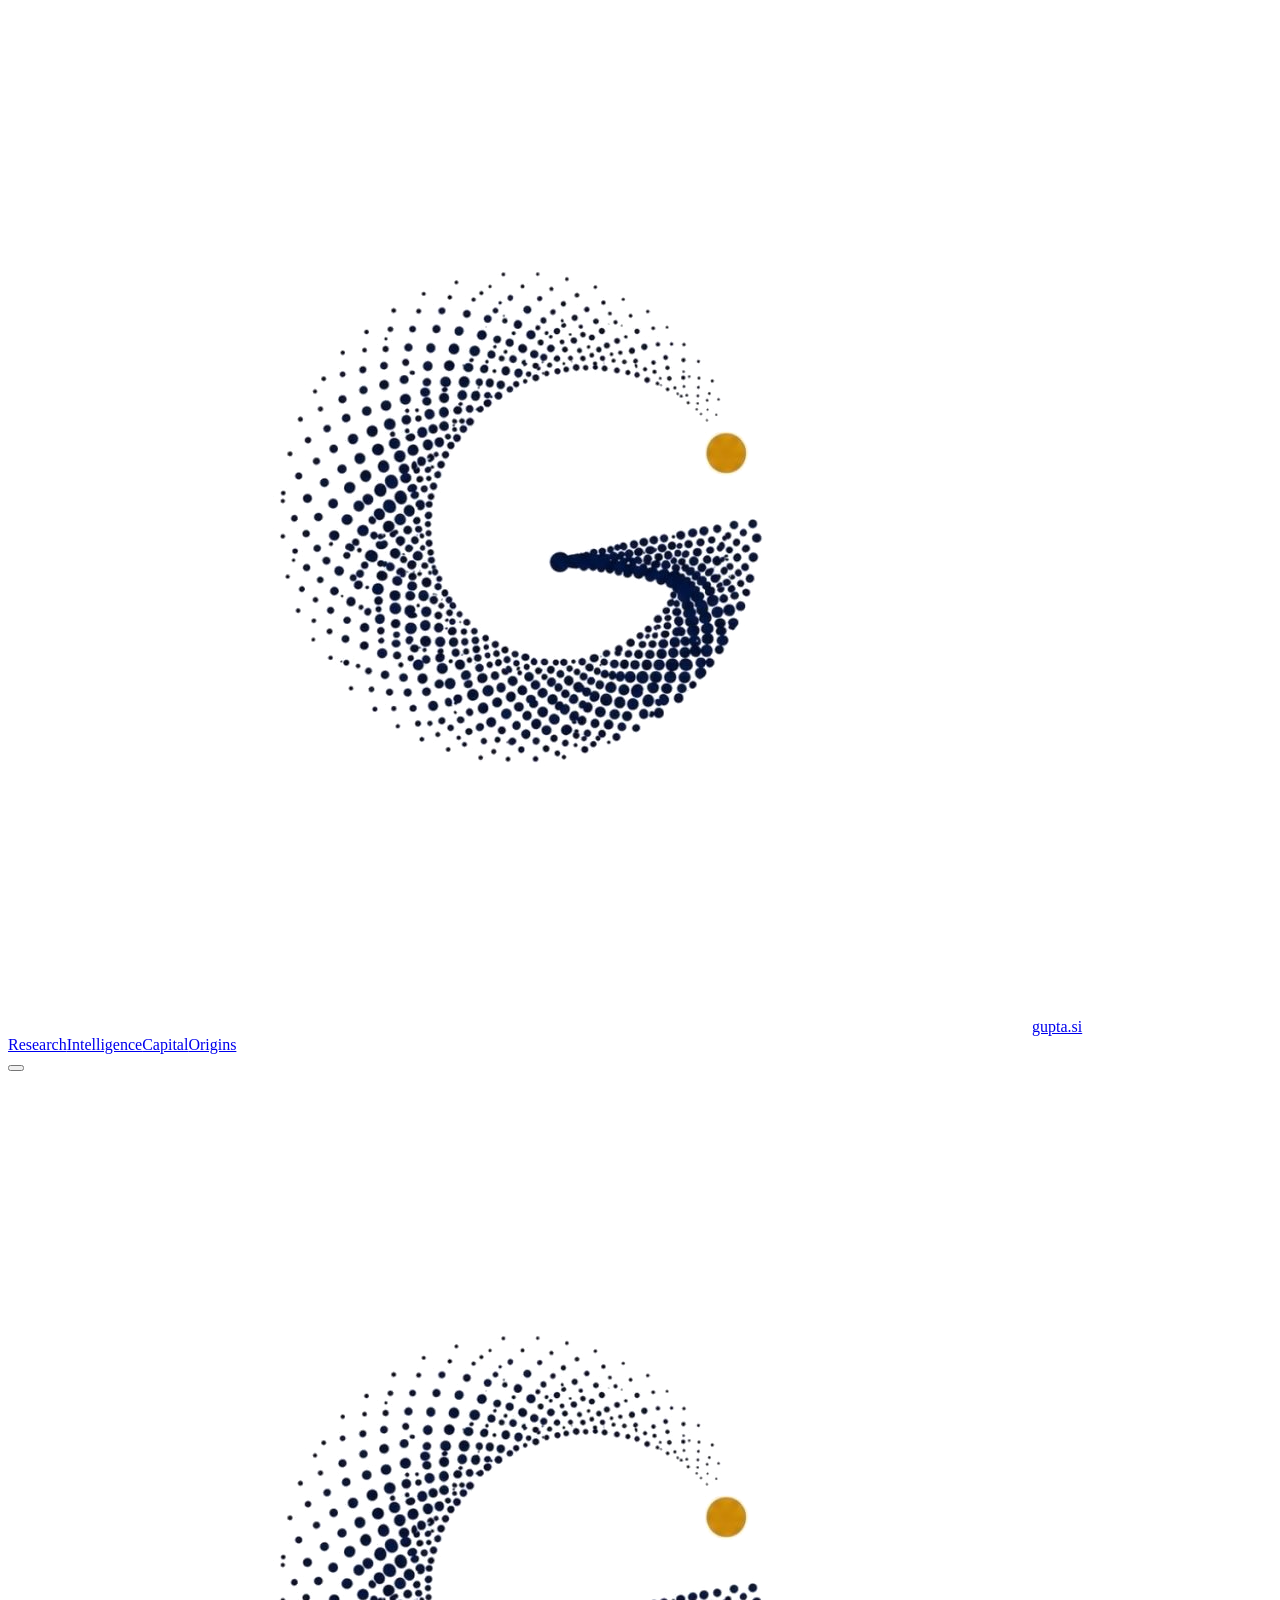
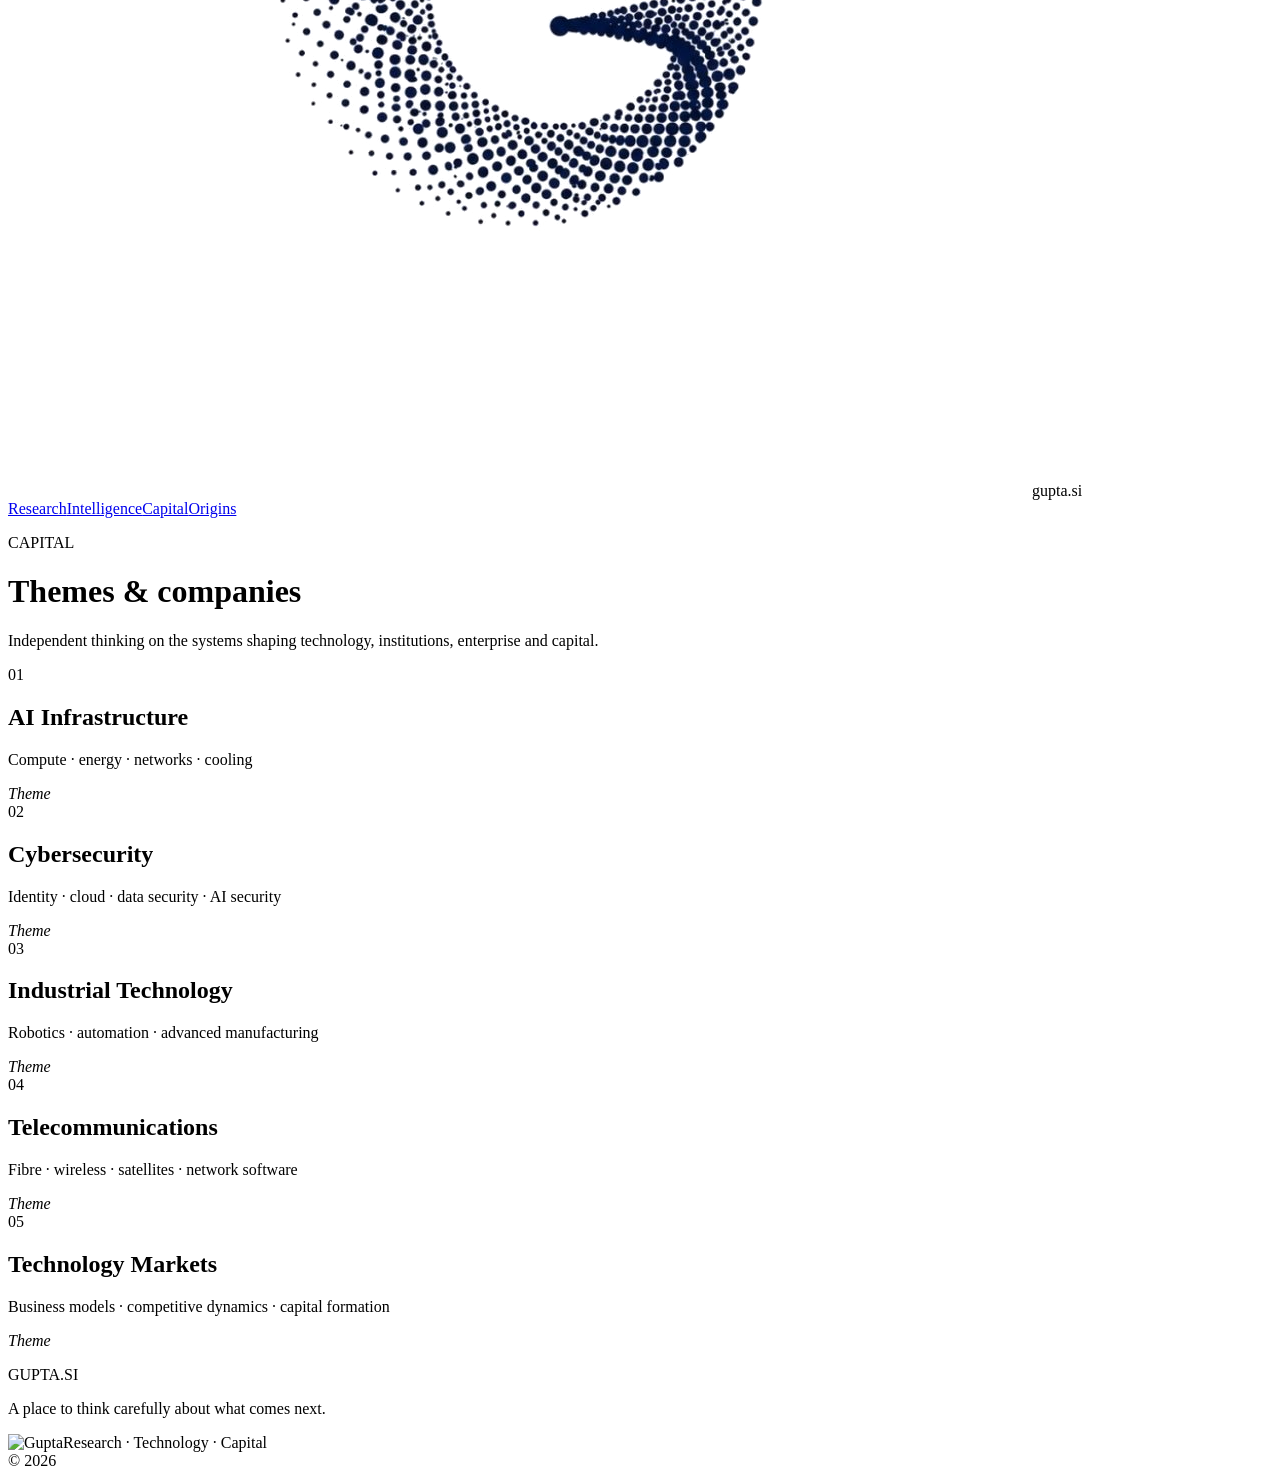
==== capital.html @ 2ce7ddf5 "Add files via upload" ====
<!doctype html><html lang="en"><head><meta charset="utf-8"><meta name="viewport" content="width=device-width,initial-scale=1,viewport-fit=cover"><meta name="theme-color" content="#f7f7f4"><link rel="icon" href="assets/favicon.ico"><link rel="icon" type="image/png" sizes="32x32" href="assets/favicon-32.png"><link rel="apple-touch-icon" href="assets/apple-touch-icon.png"><link rel="manifest" href="site.webmanifest"><title>Gupta.SI — CAPITAL</title><link rel="stylesheet" href="assets/styles.css"></head><body>
<header class="site-header"><a class="brand" href="index.html"><img src="assets/gupta-mark.png" alt="Gupta" class="brand-mark"><span class="brand-name">gupta.si</span></a><nav class="desktop-nav"><a href="research.html">Research</a><a href="intelligence.html">Intelligence</a><a href="capital.html">Capital</a><a href="origins.html">Origins</a></nav><button class="menu-toggle" aria-label="Open navigation" aria-expanded="false"><span></span><span></span></button></header>
<div class="mobile-menu" aria-hidden="true"><div class="mobile-menu-top"><img src="assets/gupta-mark.png" alt="Gupta" class="mobile-mark"><span>gupta.si</span></div><a href="research.html">Research</a><a href="intelligence.html">Intelligence</a><a href="capital.html">Capital</a><a href="origins.html">Origins</a></div>
<main class="inner-page"><div class="page-intro"><p class="eyebrow">CAPITAL</p><h1>Themes & companies</h1><p class="intro-copy">Independent thinking on the systems shaping technology, institutions, enterprise and capital.</p></div>
<section class="content-list"><article class="content-row"><span class="row-no">01</span><div><h2>AI Infrastructure</h2><p>Compute · energy · networks · cooling</p></div><em>Theme</em></article><article class="content-row"><span class="row-no">02</span><div><h2>Cybersecurity</h2><p>Identity · cloud · data security · AI security</p></div><em>Theme</em></article><article class="content-row"><span class="row-no">03</span><div><h2>Industrial Technology</h2><p>Robotics · automation · advanced manufacturing</p></div><em>Theme</em></article><article class="content-row"><span class="row-no">04</span><div><h2>Telecommunications</h2><p>Fibre · wireless · satellites · network software</p></div><em>Theme</em></article><article class="content-row"><span class="row-no">05</span><div><h2>Technology Markets</h2><p>Business models · competitive dynamics · capital formation</p></div><em>Theme</em></article></section><section class="closing-note"><p class="eyebrow">GUPTA.SI</p><p>A place to think carefully about what comes next.</p></section></main>
<footer class="site-footer"><div class="footer-brand"><img src="assets/gupta-logo.png" alt="Gupta" class="footer-logo"><span>Research · Technology · Capital</span></div><span>© 2026</span></footer><script src="assets/site.js"></script></body></html>
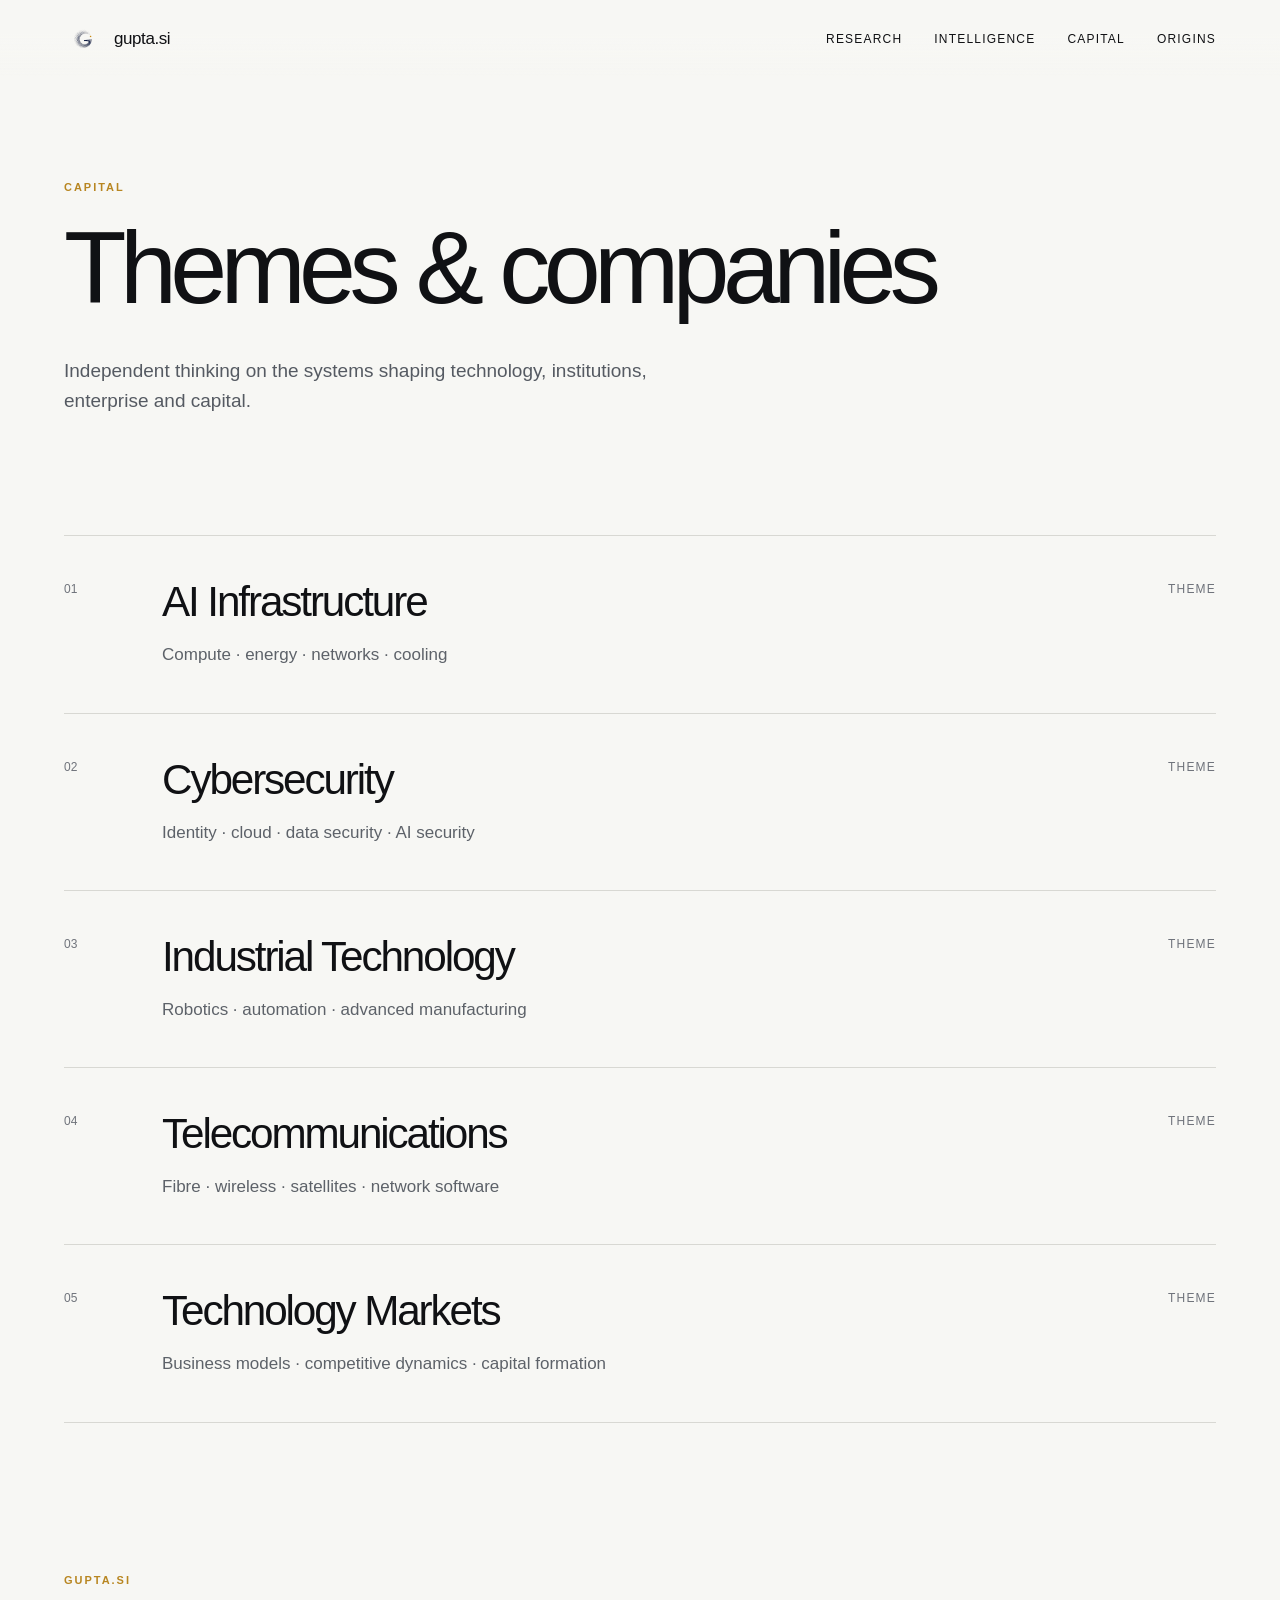
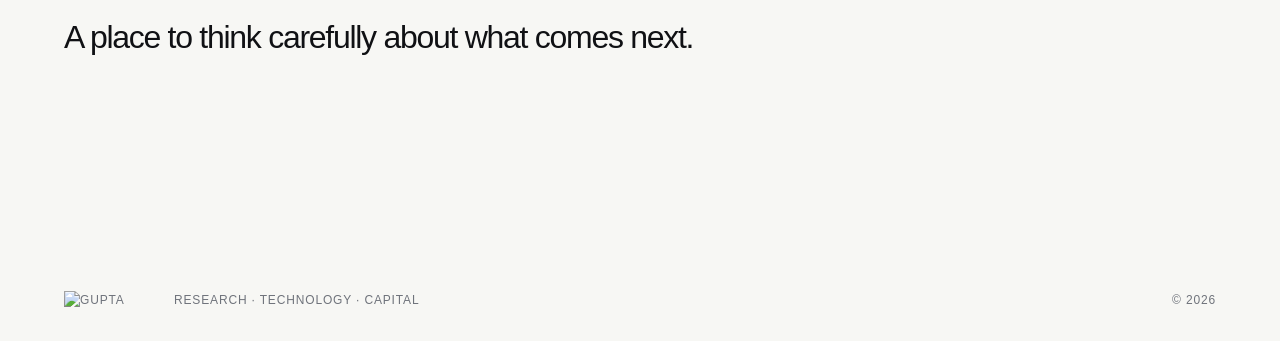
==== commit 0704a6e8: "Update capital.html" ====
--- a/capital.html
+++ b/capital.html
@@ -1,6 +1,69 @@
-<!doctype html><html lang="en"><head><meta charset="utf-8"><meta name="viewport" content="width=device-width,initial-scale=1,viewport-fit=cover"><meta name="theme-color" content="#f7f7f4"><link rel="icon" href="assets/favicon.ico"><link rel="icon" type="image/png" sizes="32x32" href="assets/favicon-32.png"><link rel="apple-touch-icon" href="assets/apple-touch-icon.png"><link rel="manifest" href="site.webmanifest"><title>Gupta.SI — CAPITAL</title><link rel="stylesheet" href="assets/styles.css"></head><body>
-<header class="site-header"><a class="brand" href="index.html"><img src="assets/gupta-mark.png" alt="Gupta" class="brand-mark"><span class="brand-name">gupta.si</span></a><nav class="desktop-nav"><a href="research.html">Research</a><a href="intelligence.html">Intelligence</a><a href="capital.html">Capital</a><a href="origins.html">Origins</a></nav><button class="menu-toggle" aria-label="Open navigation" aria-expanded="false"><span></span><span></span></button></header>
-<div class="mobile-menu" aria-hidden="true"><div class="mobile-menu-top"><img src="assets/gupta-mark.png" alt="Gupta" class="mobile-mark"><span>gupta.si</span></div><a href="research.html">Research</a><a href="intelligence.html">Intelligence</a><a href="capital.html">Capital</a><a href="origins.html">Origins</a></div>
-<main class="inner-page"><div class="page-intro"><p class="eyebrow">CAPITAL</p><h1>Themes & companies</h1><p class="intro-copy">Independent thinking on the systems shaping technology, institutions, enterprise and capital.</p></div>
-<section class="content-list"><article class="content-row"><span class="row-no">01</span><div><h2>AI Infrastructure</h2><p>Compute · energy · networks · cooling</p></div><em>Theme</em></article><article class="content-row"><span class="row-no">02</span><div><h2>Cybersecurity</h2><p>Identity · cloud · data security · AI security</p></div><em>Theme</em></article><article class="content-row"><span class="row-no">03</span><div><h2>Industrial Technology</h2><p>Robotics · automation · advanced manufacturing</p></div><em>Theme</em></article><article class="content-row"><span class="row-no">04</span><div><h2>Telecommunications</h2><p>Fibre · wireless · satellites · network software</p></div><em>Theme</em></article><article class="content-row"><span class="row-no">05</span><div><h2>Technology Markets</h2><p>Business models · competitive dynamics · capital formation</p></div><em>Theme</em></article></section><section class="closing-note"><p class="eyebrow">GUPTA.SI</p><p>A place to think carefully about what comes next.</p></section></main>
-<footer class="site-footer"><div class="footer-brand"><img src="assets/gupta-logo.png" alt="Gupta" class="footer-logo"><span>Research · Technology · Capital</span></div><span>© 2026</span></footer><script src="assets/site.js"></script></body></html>+<!doctype html>
+<html lang="en">
+  <head>
+    <meta charset="utf-8">
+    <meta name="viewport" content="width=device-width,initial-scale=1,viewport-fit=cover">
+    <meta name="theme-color" content="#f7f7f4">
+    <link rel="icon" href="assets/favicon.ico">
+    <link rel="icon" type="image/png" sizes="32x32" href="assets/favicon-32.png">
+    <link rel="apple-touch-icon" href="assets/apple-touch-icon.png">
+    <link rel="manifest" href="site.webmanifest">
+    <title>gupta.si | capital</title>
+    <link rel="stylesheet" href="assets/styles.css">
+  </head>
+  <body>
+    <header class="site-header"><a class="brand" href="index.html"><img src="assets/gupta-mark.png" alt="Gupta" class="brand-mark"><span class="brand-name">gupta.si</span></a>
+      <nav class="desktop-nav"><a href="research.html">Research</a><a href="intelligence.html">Intelligence</a><a href="capital.html">Capital</a><a href="origins.html">Origins</a></nav><button class="menu-toggle" aria-label="Open navigation" aria-expanded="false"><span></span><span></span></button>
+    </header>
+    <div class="mobile-menu" aria-hidden="true">
+      <div class="mobile-menu-top"><img src="assets/gupta-mark.png" alt="Gupta" class="mobile-mark"><span>gupta.si</span></div><a href="research.html">Research</a><a href="intelligence.html">Intelligence</a><a href="capital.html">Capital</a><a href="origins.html">Origins</a>
+    </div>
+    <main class="inner-page">
+      <div class="page-intro">
+        <p class="eyebrow">CAPITAL</p>
+        <h1>Themes & companies</h1>
+        <p class="intro-copy">Independent thinking on the systems shaping technology, institutions, enterprise and capital.</p>
+      </div>
+      <section class="content-list">
+        <article class="content-row"><span class="row-no">01</span>
+          <div>
+            <h2>AI Infrastructure</h2>
+            <p>Compute · energy · networks · cooling</p>
+          </div><em>Theme</em>
+        </article>
+        <article class="content-row"><span class="row-no">02</span>
+          <div>
+            <h2>Cybersecurity</h2>
+            <p>Identity · cloud · data security · AI security</p>
+          </div><em>Theme</em>
+        </article>
+        <article class="content-row"><span class="row-no">03</span>
+          <div>
+            <h2>Industrial Technology</h2>
+            <p>Robotics · automation · advanced manufacturing</p>
+          </div><em>Theme</em>
+        </article>
+        <article class="content-row"><span class="row-no">04</span>
+          <div>
+            <h2>Telecommunications</h2>
+            <p>Fibre · wireless · satellites · network software</p>
+          </div><em>Theme</em>
+        </article>
+        <article class="content-row"><span class="row-no">05</span>
+          <div>
+            <h2>Technology Markets</h2>
+            <p>Business models · competitive dynamics · capital formation</p>
+          </div><em>Theme</em>
+        </article>
+      </section>
+      <section class="closing-note">
+        <p class="eyebrow">GUPTA.SI</p>
+        <p>A place to think carefully about what comes next.</p>
+      </section>
+    </main>
+    <footer class="site-footer">
+      <div class="footer-brand"><img src="assets/gupta-logo.png" alt="Gupta" class="footer-logo"><span>Research · Technology · Capital</span></div><span>© 2026</span>
+    </footer>
+    <script src="assets/site.js"></script>
+  </body>
+</html>
--- a/assets/styles.css
+++ b/assets/styles.css
@@ -0,0 +1,161 @@
+
+:root{
+  --paper:#f7f7f4;
+  --ink:#101114;
+  --navy:#071b4d;
+  --gold:#b88621;
+  --muted:#6f737b;
+  --line:#d8d8d3;
+  --pad:clamp(24px,5vw,80px);
+  --content:1480px;
+}
+*{box-sizing:border-box}
+html{background:var(--paper);scroll-behavior:smooth}
+body{
+  margin:0;background:var(--paper);color:var(--ink);
+  font-family:-apple-system,BlinkMacSystemFont,"Helvetica Neue",Helvetica,Arial,sans-serif;
+  font-size:16px;line-height:1.5;-webkit-font-smoothing:antialiased;text-rendering:optimizeLegibility
+}
+a{color:inherit;text-decoration:none}
+button,a{touch-action:manipulation}
+.site-header{
+  position:fixed;z-index:50;top:0;left:0;right:0;
+  display:flex;align-items:center;justify-content:space-between;
+  padding:20px var(--pad);
+  background:linear-gradient(var(--paper) 42%,rgba(247,247,244,0));
+  pointer-events:none
+}
+.brand,.desktop-nav,.menu-toggle{pointer-events:auto}
+.brand{display:flex;align-items:center;gap:12px}
+.brand-mark{width:38px;height:38px;display:block;object-fit:contain}
+.brand-name{font-size:17px;letter-spacing:-.025em}
+.desktop-nav{display:flex;gap:32px;font-size:12px;letter-spacing:.10em;text-transform:uppercase}
+.desktop-nav a{transition:opacity .2s}.desktop-nav a:hover{opacity:.5}
+.menu-toggle{display:none;background:none;border:0;padding:10px;min-width:44px;min-height:44px}
+.menu-toggle span{display:block;width:25px;height:1.5px;background:var(--ink);margin:5px}
+.mobile-menu{display:none}
+
+.hero{
+  min-height:100svh;padding:150px var(--pad) 90px;
+  display:grid;grid-template-columns:minmax(0,1fr) minmax(320px,45vw);
+  gap:5vw;align-items:center;max-width:var(--content);margin:auto
+}
+.hero-copy{max-width:820px}
+.eyebrow{
+  margin:0 0 28px;color:var(--gold);font-size:11px;font-weight:650;
+  line-height:1.3;letter-spacing:.18em;text-transform:uppercase
+}
+.hero h1{
+  margin:0;font-size:clamp(58px,7.4vw,116px);font-weight:400;
+  line-height:.92;letter-spacing:-.065em;max-width:900px
+}
+.hero-deck{
+  max-width:560px;margin:40px 0 0;color:#50555d;
+  font-size:clamp(18px,1.45vw,22px);line-height:1.48;letter-spacing:-.018em
+}
+.hero-links{display:flex;gap:32px;margin-top:40px}
+.text-link{
+  font-size:12px;text-transform:uppercase;letter-spacing:.11em;
+  border-bottom:1px solid var(--ink);padding-bottom:9px
+}
+.text-link span{margin-left:9px}.muted-link{color:var(--muted);border-color:var(--line)}
+.globe-wrap{
+  position:relative;aspect-ratio:1;max-width:620px;justify-self:end;width:100%;
+  display:grid;place-items:center
+}
+.globe-wrap canvas{width:100%;height:100%;display:block}
+.globe-caption{position:absolute;bottom:7%;left:9%;font-size:10px;letter-spacing:.18em;color:var(--muted)}
+
+.section{padding:112px var(--pad);max-width:var(--content);margin:auto}
+.rule-top{border-top:1px solid var(--line)}
+.section-head{display:flex;justify-content:space-between;align-items:baseline;margin-bottom:52px}
+.section-note{font-size:13px;color:var(--muted);letter-spacing:.02em}
+.link{color:var(--ink)}
+.signal-grid{display:grid;grid-template-columns:1fr 1fr}
+.signal{
+  display:grid;grid-template-columns:52px 1fr 34px;gap:12px;
+  padding:28px 0;border-top:1px solid var(--line);transition:padding .25s
+}
+.signal:nth-child(-n+2){border-top:0}
+.signal:hover{padding-left:10px}
+.signal-no{font-size:12px;color:var(--muted)}
+.signal b{font-size:15px;font-weight:550;letter-spacing:.07em}
+.signal small{display:block;margin-top:8px;color:#60656d;font-size:14px;line-height:1.45}
+.signal i{font-style:normal;font-size:16px;text-align:right}
+
+.paper-list{border-top:1px solid var(--line)}
+.paper{
+  display:grid;grid-template-columns:120px 1fr 140px;gap:24px;align-items:baseline;
+  padding:30px 0;border-bottom:1px solid var(--line)
+}
+.paper span,.paper em{font-size:12px;color:var(--muted);font-style:normal;letter-spacing:.05em}
+.paper h2{margin:0;font-size:clamp(25px,2.25vw,34px);font-weight:400;letter-spacing:-.04em;line-height:1.12}
+
+.hindi-section{background:#eeeeda;padding:128px var(--pad)}
+.hindi-inner{max-width:var(--content);margin:auto}
+.hindi-section blockquote{
+  margin:0;max-width:1000px;
+  font-family:"Noto Serif Devanagari","Nirmala UI","Mangal",serif;
+  font-size:clamp(40px,5.4vw,80px);font-weight:400;line-height:1.2;letter-spacing:-.035em
+}
+.translation{margin:32px 0 0;color:#62665f;font-size:15px;letter-spacing:.01em}
+
+.manifesto{padding:150px var(--pad);background:var(--navy);color:#fff}
+.manifesto blockquote{
+  max-width:1000px;margin:0;font-size:clamp(44px,6vw,90px);
+  line-height:.98;letter-spacing:-.06em;font-weight:400
+}
+.manifesto>p:last-child{max-width:560px;margin:56px 0 0;color:#c7cbd4;font-size:17px;line-height:1.65}
+.manifesto .eyebrow{color:#d0a03b}
+
+.site-footer{
+  display:flex;justify-content:space-between;align-items:flex-end;
+  padding:32px var(--pad);color:var(--muted);font-size:12px;letter-spacing:.07em;text-transform:uppercase
+}
+.footer-brand{display:flex;align-items:center;gap:18px}
+.footer-logo{width:92px;height:auto;display:block}
+
+.inner-page{padding:180px var(--pad) 110px;max-width:var(--content);margin:auto}
+.page-intro{max-width:900px;padding-bottom:120px}
+.page-intro h1{margin:0;font-size:clamp(62px,8vw,124px);line-height:.9;letter-spacing:-.065em;font-weight:400}
+.intro-copy{max-width:600px;margin:42px 0 0;color:#555a62;font-size:19px;line-height:1.55}
+.content-list{border-top:1px solid var(--line)}
+.content-row{
+  display:grid;grid-template-columns:70px 1fr 140px;gap:28px;
+  padding:44px 0;border-bottom:1px solid var(--line);align-items:start
+}
+.row-no{font-size:12px;color:var(--muted)}
+.content-row h2{font-size:clamp(30px,3.3vw,54px);line-height:1.02;letter-spacing:-.05em;font-weight:400;margin:0}
+.content-row p{max-width:720px;margin:18px 0 0;color:#5d6269;font-size:17px;line-height:1.6}
+.content-row em{font-size:12px;color:var(--muted);font-style:normal;letter-spacing:.10em;text-transform:uppercase;text-align:right}
+.closing-note{padding:150px 0 60px;max-width:760px}
+.closing-note>p:last-child{font-size:32px;line-height:1.18;letter-spacing:-.04em}
+
+@media(max-width:800px){
+  .site-header{padding:16px 20px}.desktop-nav{display:none}.menu-toggle{display:block}
+  .brand-mark{width:36px;height:36px}.brand-name{font-size:17px}
+  .mobile-menu{
+    position:fixed;z-index:40;inset:0;background:var(--paper);
+    padding:92px 24px 40px;display:flex;flex-direction:column;gap:24px;
+    transform:translateY(-100%);transition:transform .35s cubic-bezier(.16,1,.3,1)
+  }
+  .mobile-menu.open{transform:none}
+  .mobile-menu-top{display:flex;align-items:center;gap:12px;margin-bottom:18px;color:var(--muted);font-size:15px}
+  .mobile-mark{width:34px;height:34px;object-fit:contain}
+  .mobile-menu a{font-size:44px;line-height:1.05;letter-spacing:-.05em}
+  .hero{grid-template-columns:1fr;padding:120px 20px 72px;min-height:auto;gap:34px}
+  .hero h1{font-size:clamp(50px,14vw,78px)}.hero-deck{margin-top:30px;font-size:18px}
+  .hero-links{flex-direction:column;gap:20px;align-items:flex-start;margin-top:32px}
+  .globe-wrap{width:min(92vw,500px);justify-self:center;order:-1}.globe-caption{bottom:4%;left:4%}
+  .section{padding:84px 20px}.section-head{margin-bottom:38px}
+  .signal-grid{grid-template-columns:1fr}.signal:nth-child(2){border-top:1px solid var(--line)}
+  .signal{padding:26px 0}.signal b{font-size:15px}.signal small{font-size:14px}
+  .paper{grid-template-columns:1fr;gap:8px;padding:27px 0}.paper h2{font-size:28px}.paper span,.paper em{font-size:12px}
+  .hindi-section{padding:92px 20px}.hindi-section blockquote{font-size:clamp(36px,10vw,54px)}.translation{font-size:14px}
+  .manifesto{padding:100px 20px}.manifesto blockquote{font-size:50px}.manifesto>p:last-child{font-size:16px}
+  .site-footer{padding:26px 20px;font-size:10px;gap:20px}.footer-brand{gap:12px;align-items:center}.footer-logo{width:82px}
+  .inner-page{padding:130px 20px 76px}.page-intro{padding-bottom:82px}.page-intro h1{font-size:clamp(56px,15vw,84px)}
+  .intro-copy{font-size:18px}.content-row{grid-template-columns:36px 1fr;gap:12px;padding:34px 0}.content-row em{grid-column:2;text-align:left;margin-top:7px}.content-row h2{font-size:33px}.content-row p{font-size:16px}
+  .closing-note{padding:100px 0 40px}.closing-note>p:last-child{font-size:27px}
+}
+@media(prefers-reduced-motion:reduce){html{scroll-behavior:auto}.mobile-menu{transition:none}.signal{transition:none}}
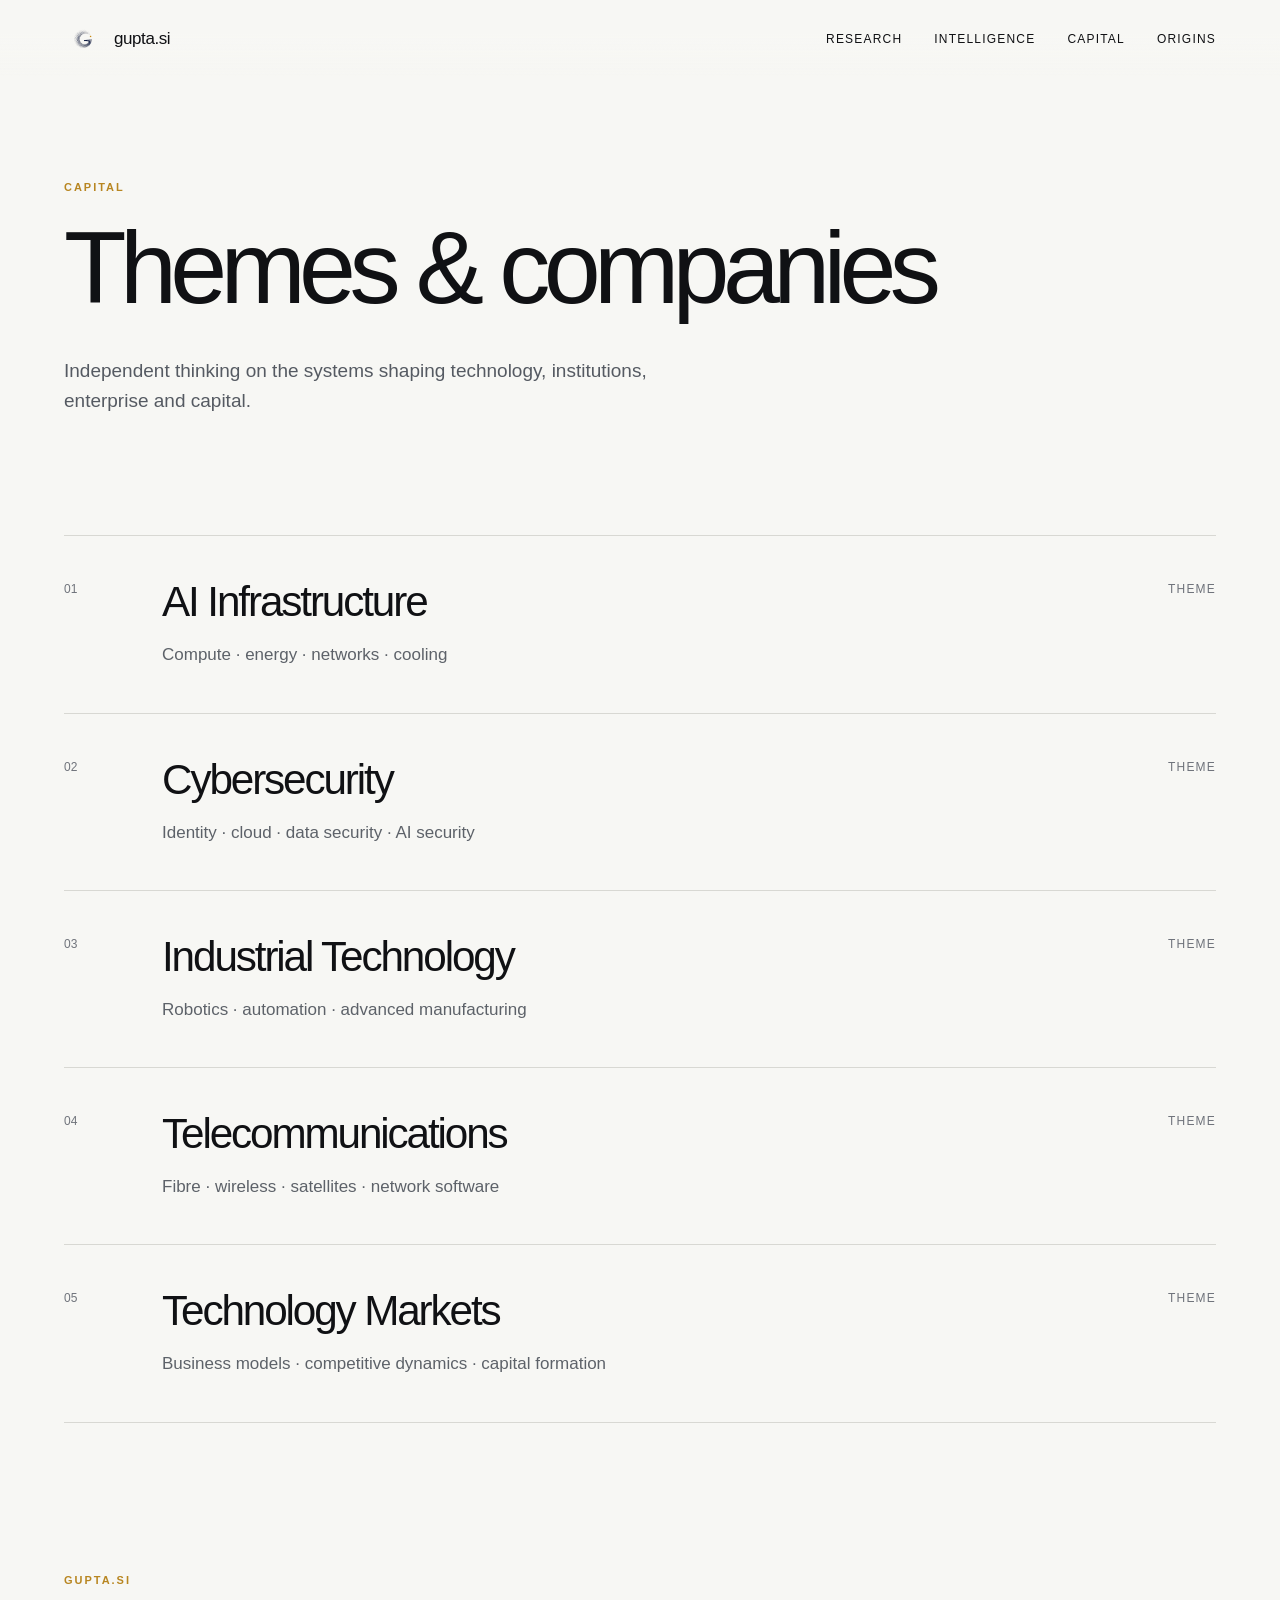
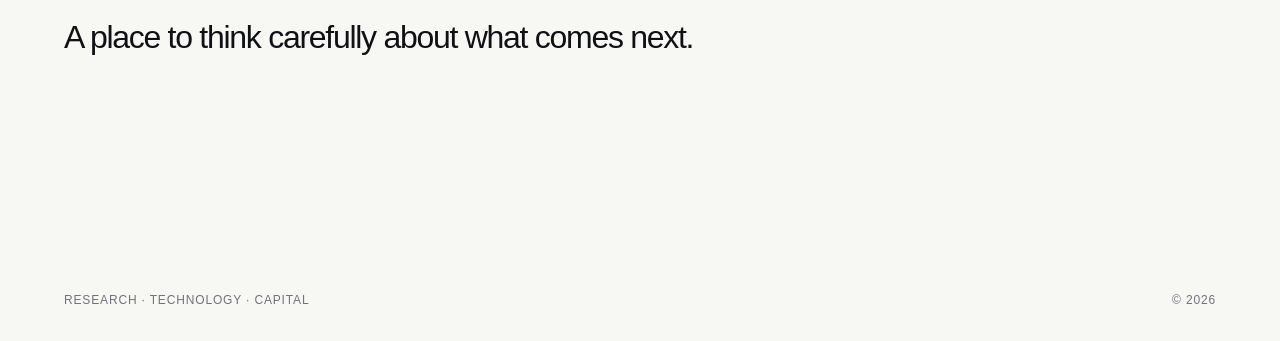
==== commit 847e50c6: "Update capital.html" ====
--- a/capital.html
+++ b/capital.html
@@ -62,7 +62,7 @@
       </section>
     </main>
     <footer class="site-footer">
-      <div class="footer-brand"><img src="assets/gupta-logo.png" alt="Gupta" class="footer-logo"><span>Research · Technology · Capital</span></div><span>© 2026</span>
+      <div class="footer-brand"><span>Research · Technology · Capital</span></div><span>© 2026</span>
     </footer>
     <script src="assets/site.js"></script>
   </body>
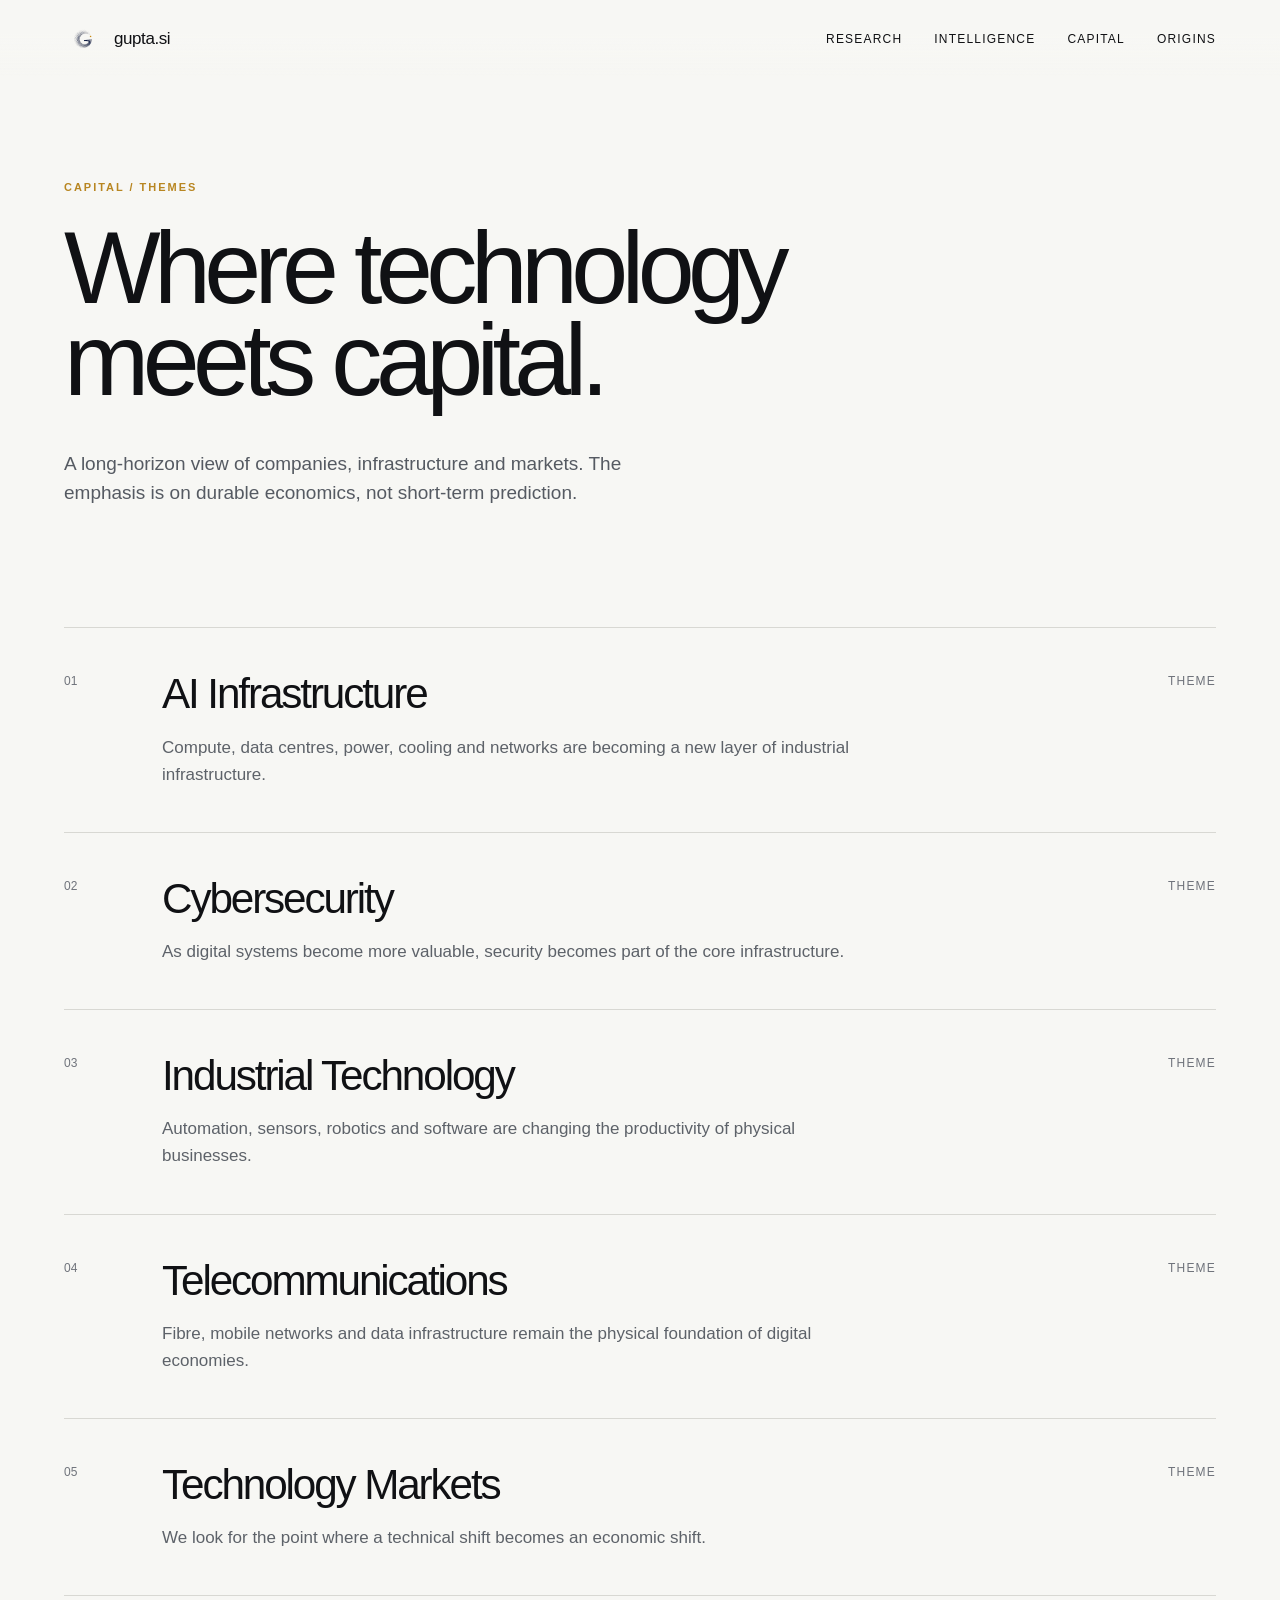
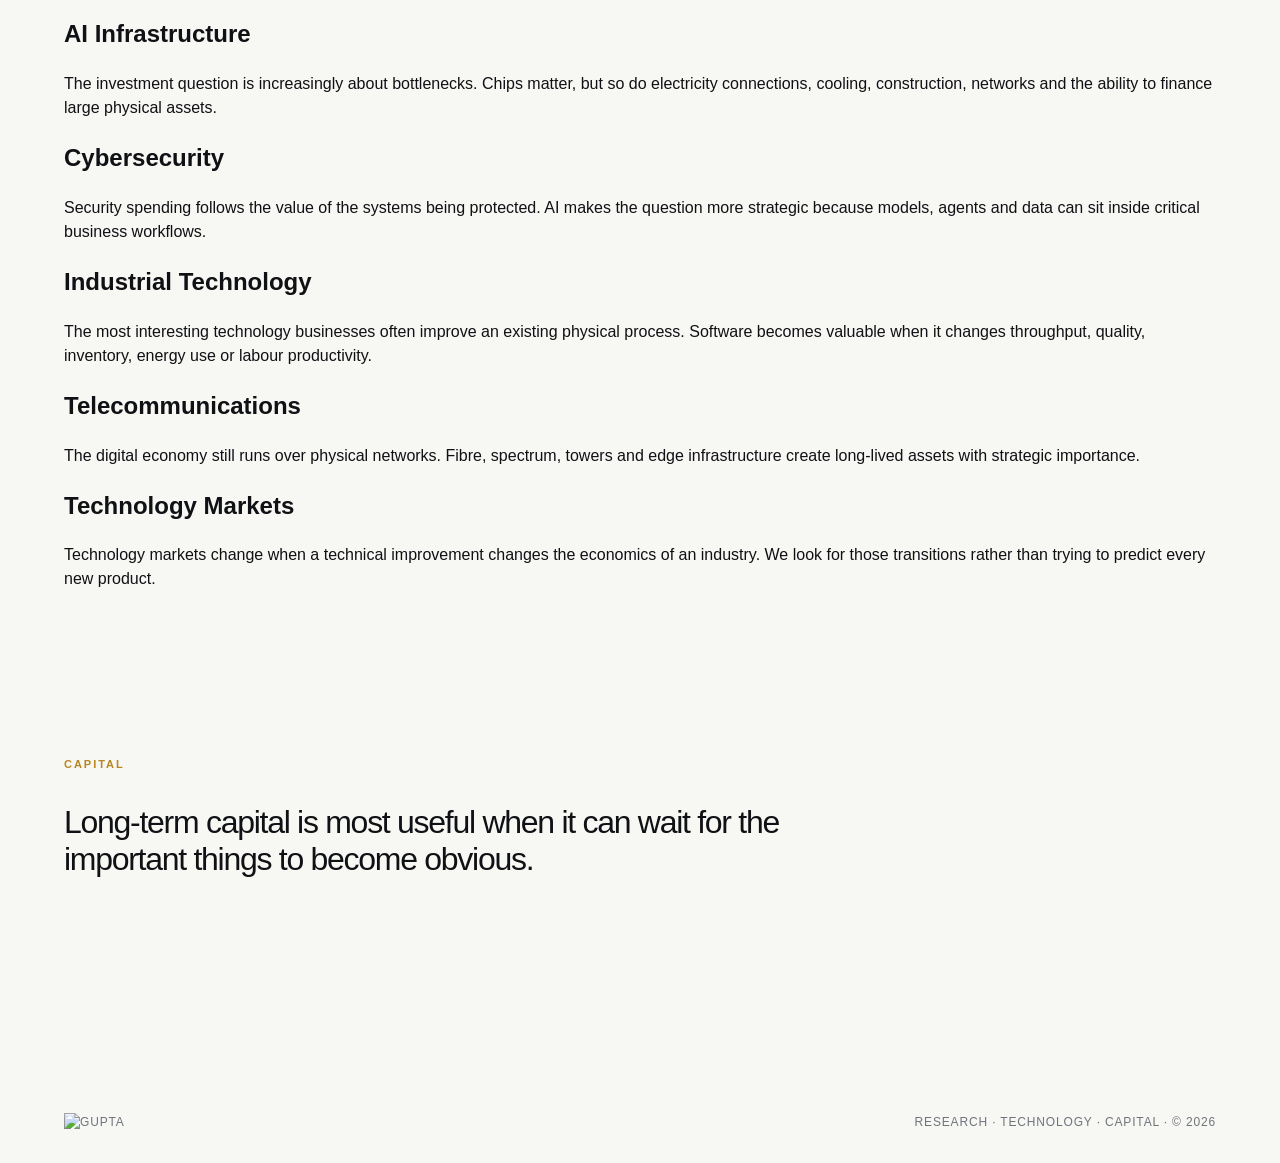
==== commit a5d84712: "Update capital.html" ====
--- a/capital.html
+++ b/capital.html
@@ -1,69 +1,142 @@
 <!doctype html>
 <html lang="en">
-  <head>
-    <meta charset="utf-8">
-    <meta name="viewport" content="width=device-width,initial-scale=1,viewport-fit=cover">
-    <meta name="theme-color" content="#f7f7f4">
-    <link rel="icon" href="assets/favicon.ico">
-    <link rel="icon" type="image/png" sizes="32x32" href="assets/favicon-32.png">
-    <link rel="apple-touch-icon" href="assets/apple-touch-icon.png">
-    <link rel="manifest" href="site.webmanifest">
-    <title>gupta.si | capital</title>
-    <link rel="stylesheet" href="assets/styles.css">
-  </head>
-  <body>
-    <header class="site-header"><a class="brand" href="index.html"><img src="assets/gupta-mark.png" alt="Gupta" class="brand-mark"><span class="brand-name">gupta.si</span></a>
-      <nav class="desktop-nav"><a href="research.html">Research</a><a href="intelligence.html">Intelligence</a><a href="capital.html">Capital</a><a href="origins.html">Origins</a></nav><button class="menu-toggle" aria-label="Open navigation" aria-expanded="false"><span></span><span></span></button>
-    </header>
-    <div class="mobile-menu" aria-hidden="true">
-      <div class="mobile-menu-top"><img src="assets/gupta-mark.png" alt="Gupta" class="mobile-mark"><span>gupta.si</span></div><a href="research.html">Research</a><a href="intelligence.html">Intelligence</a><a href="capital.html">Capital</a><a href="origins.html">Origins</a>
-    </div>
-    <main class="inner-page">
-      <div class="page-intro">
-        <p class="eyebrow">CAPITAL</p>
-        <h1>Themes & companies</h1>
-        <p class="intro-copy">Independent thinking on the systems shaping technology, institutions, enterprise and capital.</p>
-      </div>
-      <section class="content-list">
-        <article class="content-row"><span class="row-no">01</span>
-          <div>
-            <h2>AI Infrastructure</h2>
-            <p>Compute · energy · networks · cooling</p>
-          </div><em>Theme</em>
-        </article>
-        <article class="content-row"><span class="row-no">02</span>
-          <div>
-            <h2>Cybersecurity</h2>
-            <p>Identity · cloud · data security · AI security</p>
-          </div><em>Theme</em>
-        </article>
-        <article class="content-row"><span class="row-no">03</span>
-          <div>
-            <h2>Industrial Technology</h2>
-            <p>Robotics · automation · advanced manufacturing</p>
-          </div><em>Theme</em>
-        </article>
-        <article class="content-row"><span class="row-no">04</span>
-          <div>
-            <h2>Telecommunications</h2>
-            <p>Fibre · wireless · satellites · network software</p>
-          </div><em>Theme</em>
-        </article>
-        <article class="content-row"><span class="row-no">05</span>
-          <div>
-            <h2>Technology Markets</h2>
-            <p>Business models · competitive dynamics · capital formation</p>
-          </div><em>Theme</em>
-        </article>
-      </section>
-      <section class="closing-note">
-        <p class="eyebrow">GUPTA.SI</p>
-        <p>A place to think carefully about what comes next.</p>
-      </section>
-    </main>
-    <footer class="site-footer">
-      <div class="footer-brand"><span>Research · Technology · Capital</span></div><span>© 2026</span>
-    </footer>
-    <script src="assets/site.js"></script>
-  </body>
+    <head>
+        <meta charset="utf-8" />
+        <meta name="viewport" content="width=device-width,initial-scale=1" />
+        <meta name="theme-color" content="#fff" />
+        <meta
+            name="description"
+            content="Gupta Capital — long-horizon themes across technology, infrastructure and markets."
+        />
+        <link rel="icon" href="assets/favicon.svg" />
+        <title>gupta.si | capital</title>
+        <link rel="stylesheet" href="assets/styles.css" />
+    </head>
+    <body>
+        <header class="site-header">
+            <a class="brand" href="index.html"
+                ><img src="assets/gupta-mark.png" class="brand-mark" alt="Gupta" /><span class="brand-name"
+                    >gupta.si</span
+                ></a
+            >
+            <nav class="desktop-nav">
+                <a href="research.html">Research</a><a href="intelligence.html">Intelligence</a
+                ><a href="capital.html">Capital</a><a href="origins.html">Origins</a>
+            </nav>
+            <button class="menu-toggle"><span></span><span></span></button>
+        </header>
+        <div class="mobile-menu">
+            <a href="research.html">Research</a><a href="intelligence.html">Intelligence</a
+            ><a href="capital.html">Capital</a><a href="origins.html">Origins</a>
+        </div>
+        <main class="inner-page">
+            <div class="page-intro">
+                <div>
+                    <p class="eyebrow">CAPITAL / THEMES</p>
+                    <h1>Where technology meets capital.</h1>
+                </div>
+                <p class="intro-copy">
+                    A long-horizon view of companies, infrastructure and markets. The emphasis is on durable economics,
+                    not short-term prediction.
+                </p>
+            </div>
+            <section class="content-list">
+                <a class="content-row" href="#ai-infrastructure"
+                    ><span class="row-no">01</span>
+                    <div>
+                        <h2>AI Infrastructure</h2>
+                        <p>
+                            Compute, data centres, power, cooling and networks are becoming a new layer of industrial
+                            infrastructure.
+                        </p>
+                    </div>
+                    <em>Theme</em></a
+                ><a class="content-row" href="#cyber"
+                    ><span class="row-no">02</span>
+                    <div>
+                        <h2>Cybersecurity</h2>
+                        <p>
+                            As digital systems become more valuable, security becomes part of the core infrastructure.
+                        </p>
+                    </div>
+                    <em>Theme</em></a
+                ><a class="content-row" href="#industrial"
+                    ><span class="row-no">03</span>
+                    <div>
+                        <h2>Industrial Technology</h2>
+                        <p>
+                            Automation, sensors, robotics and software are changing the productivity of physical
+                            businesses.
+                        </p>
+                    </div>
+                    <em>Theme</em></a
+                ><a class="content-row" href="#telecom"
+                    ><span class="row-no">04</span>
+                    <div>
+                        <h2>Telecommunications</h2>
+                        <p>
+                            Fibre, mobile networks and data infrastructure remain the physical foundation of digital
+                            economies.
+                        </p>
+                    </div>
+                    <em>Theme</em></a
+                ><a class="content-row" href="#technology-markets"
+                    ><span class="row-no">05</span>
+                    <div>
+                        <h2>Technology Markets</h2>
+                        <p>We look for the point where a technical shift becomes an economic shift.</p>
+                    </div>
+                    <em>Theme</em></a
+                >
+            </section>
+            <section>
+                <article class="topic-section" id="ai-infrastructure">
+                    <h2>AI Infrastructure</h2>
+                    <p>
+                        The investment question is increasingly about bottlenecks. Chips matter, but so do electricity
+                        connections, cooling, construction, networks and the ability to finance large physical assets.
+                    </p>
+                </article>
+                <article class="topic-section" id="cyber">
+                    <h2>Cybersecurity</h2>
+                    <p>
+                        Security spending follows the value of the systems being protected. AI makes the question more
+                        strategic because models, agents and data can sit inside critical business workflows.
+                    </p>
+                </article>
+                <article class="topic-section" id="industrial">
+                    <h2>Industrial Technology</h2>
+                    <p>
+                        The most interesting technology businesses often improve an existing physical process. Software
+                        becomes valuable when it changes throughput, quality, inventory, energy use or labour
+                        productivity.
+                    </p>
+                </article>
+                <article class="topic-section" id="telecom">
+                    <h2>Telecommunications</h2>
+                    <p>
+                        The digital economy still runs over physical networks. Fibre, spectrum, towers and edge
+                        infrastructure create long-lived assets with strategic importance.
+                    </p>
+                </article>
+                <article class="topic-section" id="technology-markets">
+                    <h2>Technology Markets</h2>
+                    <p>
+                        Technology markets change when a technical improvement changes the economics of an industry. We
+                        look for those transitions rather than trying to predict every new product.
+                    </p>
+                </article>
+            </section>
+            <div class="closing-note">
+                <p class="eyebrow">CAPITAL</p>
+                <p>Long-term capital is most useful when it can wait for the important things to become obvious.</p>
+            </div>
+        </main>
+        <footer class="site-footer">
+            <img class="footer-wordmark" src="assets/wordmark.svg" alt="Gupta" /><span
+                >Research · Technology · Capital · © 2026</span
+            >
+        </footer>
+        <script src="assets/site.js"></script>
+    </body>
 </html>
--- a/assets/styles.css
+++ b/assets/styles.css
@@ -36,9 +36,15 @@
 .mobile-menu{display:none}
 
 .hero{
-  min-height:100svh;padding:150px var(--pad) 90px;
-  display:grid;grid-template-columns:minmax(0,1fr) minmax(320px,45vw);
-  gap:5vw;align-items:center;max-width:var(--content);margin:auto
+  min-height:100svh;
+  box-sizing:border-box;
+  padding:120px var(--pad) 70px;
+  display:grid;
+  grid-template-columns:minmax(0,1fr) minmax(320px,45vw);
+  gap:5vw;
+  align-items:center;
+  max-width:var(--content);
+  margin:auto;
 }
 .hero-copy{max-width:820px}
 .eyebrow{
